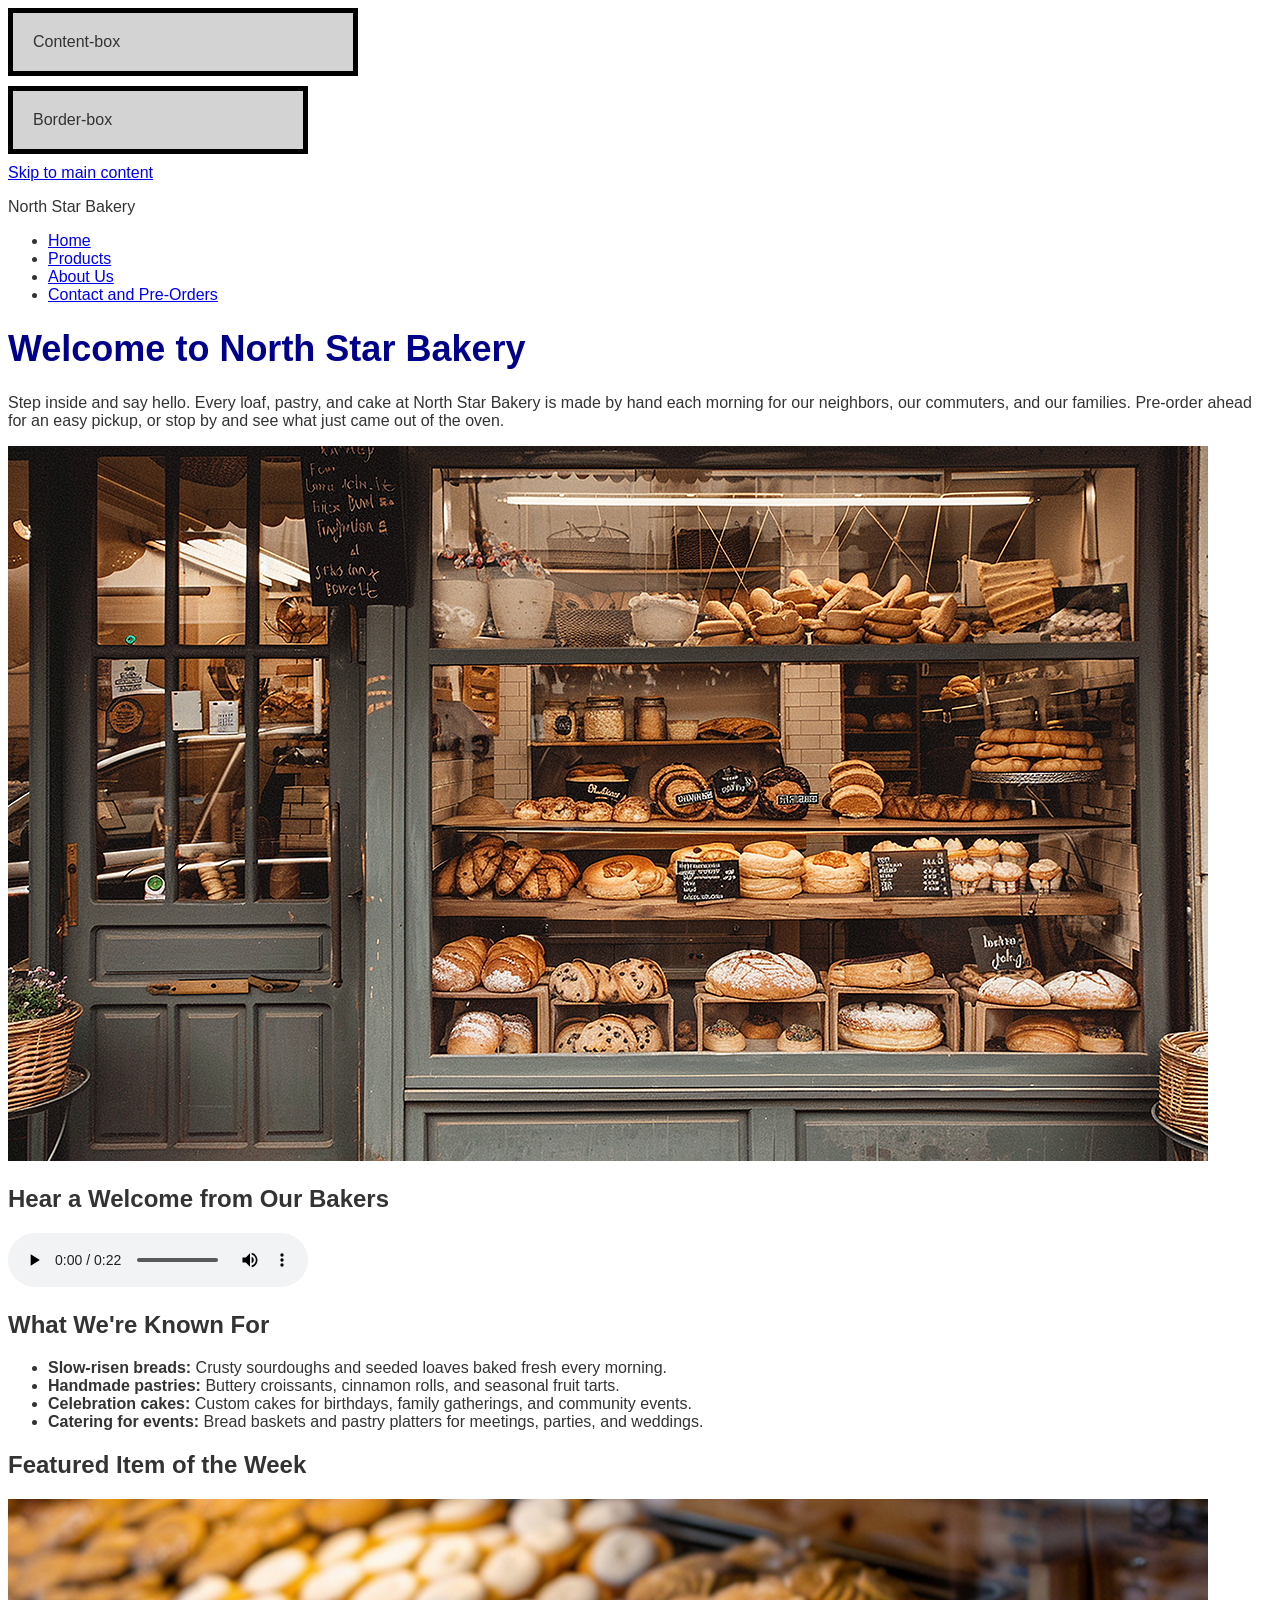
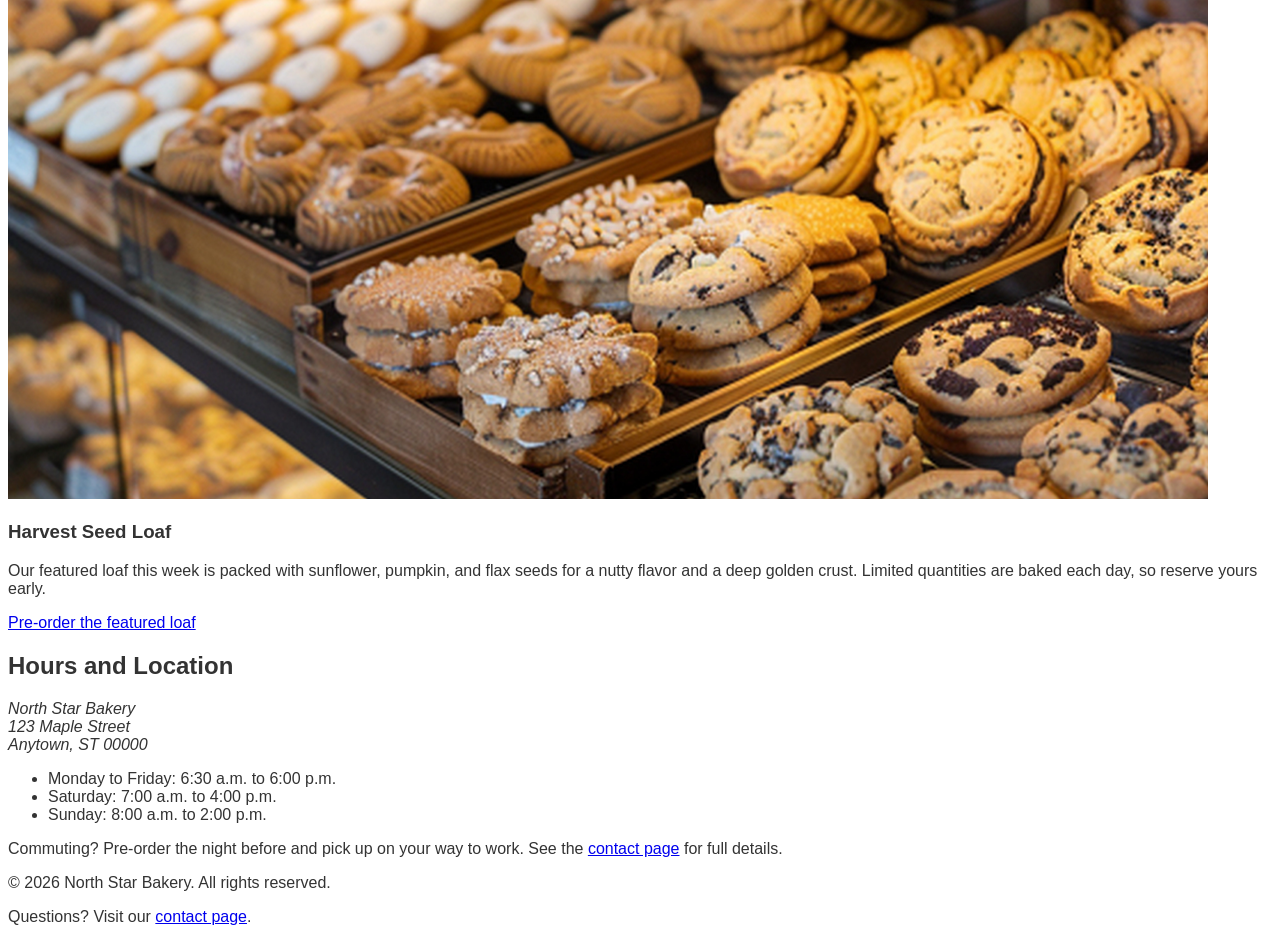
==== Intro to Web Development 2/index.html @ 9e00ea56 "first commit" ====
<!DOCTYPE html>
<html lang="en">
<head>
  <link rel="stylesheet" href="css/styles.css">
  <meta charset="UTF-8">
  <meta name="viewport" content="width=device-width, initial-scale=1.0">
  <meta name="description" content="North Star Bakery is a neighborhood bakery serving fresh handmade breads, pastries, and cakes. Pre-order for pickup.">
  <title>North Star Bakery | Handmade Breads, Pastries, and Cakes</title>
</head>
<body>
  <div class="content-sizing">Content-box</div> 
<div class="border-sizing">Border-box</div>
  <a href="#main-content">Skip to main content</a>

  <header>
    <p>North Star Bakery</p>
    <nav aria-label="Main navigation">
      <ul>
        <li><a href="index.html" aria-current="page">Home</a></li>
        <li><a href="products.html">Products</a></li>
        <li><a href="about.html">About Us</a></li>
        <li><a href="contact.html">Contact and Pre-Orders</a></li>
      </ul>
    </nav>
  </header>

  <main id="main-content">
    <h1>Welcome to North Star Bakery</h1>
    <p>Step inside and say hello. Every loaf, pastry, and cake at North Star Bakery is made by hand each morning for our neighbors, our commuters, and our families. Pre-order ahead for an easy pickup, or stop by and see what just came out of the oven.</p>

    <img src="bakery-storefront_c.png" width="1200" height="715" alt="The North Star Bakery storefront with a gray-green wooden frame, a glass-paned door, and a front window filled with loaves, rolls, and pastries on wooden shelves.">

    <section>
      <h2>Hear a Welcome from Our Bakers</h2>
      <audio controls>
        <source src="bakery-welcome-mixed_c.mp3" type="audio/mp3">
        <p>Your browser does not support the audio element. <a href="bakery-welcome-mixed_c.mp3">Download the welcome message (MP3)</a> to listen on your device.</p>
      </audio>
    </section>

    <section>
      <h2>What We're Known For</h2>
      <ul>
        <li><strong>Slow-risen breads:</strong> Crusty sourdoughs and seeded loaves baked fresh every morning.</li>
        <li><strong>Handmade pastries:</strong> Buttery croissants, cinnamon rolls, and seasonal fruit tarts.</li>
        <li><strong>Celebration cakes:</strong> Custom cakes for birthdays, family gatherings, and community events.</li>
        <li><strong>Catering for events:</strong> Bread baskets and pastry platters for meetings, parties, and weddings.</li>
      </ul>
    </section>

    <section>
      <h2>Featured Item of the Week</h2>
      <picture>
        <source media="(min-width: 800px)" srcset="bakery-feature-large_c.png">
        <source media="(max-width: 799px)" srcset="bakery-feature-small_c.png">
        <img src="bakery-feature-small_c.png" alt="This week's featured bakery item, freshly baked and displayed at North Star Bakery.">
      </picture>
      <h3>Harvest Seed Loaf</h3>
      <p>Our featured loaf this week is packed with sunflower, pumpkin, and flax seeds for a nutty flavor and a deep golden crust. Limited quantities are baked each day, so reserve yours early.</p>
      <p><a href="contact.html">Pre-order the featured loaf</a></p>
    </section>

    <section>
      <h2>Hours and Location</h2>
      <address>
        North Star Bakery<br>
        123 Maple Street<br>
        Anytown, ST 00000
      </address>
      <ul>
        <li>Monday to Friday: 6:30 a.m. to 6:00 p.m.</li>
        <li>Saturday: 7:00 a.m. to 4:00 p.m.</li>
        <li>Sunday: 8:00 a.m. to 2:00 p.m.</li>
      </ul>
      <p>Commuting? Pre-order the night before and pick up on your way to work. See the <a href="contact.html">contact page</a> for full details.</p>
    </section>
  </main>

  <footer>
    <p>&copy; 2026 North Star Bakery. All rights reserved.</p>
    <p>Questions? Visit our <a href="contact.html">contact page</a>.</p>
  </footer>
</body>
</html>
---- Intro to Web Development 2/css/styles.css ----
h1 {
    color: darkblue;
}
body {
    font-family: Arial, sans-serif;
    color: #333
}
h1 {
    font-size: 36px;
}
p {
    margin-bottom: 16px;
}
.content-sizing, 
.border-sizing { 


width: 300px; 

padding: 20px; 

border: 5px solid black; 

background-color: lightgray; 

margin-bottom: 10px; 

}
.content-sizing { 

box-sizing: content-box; 
} 

.border-sizing { 

box-sizing: border-box; 
}
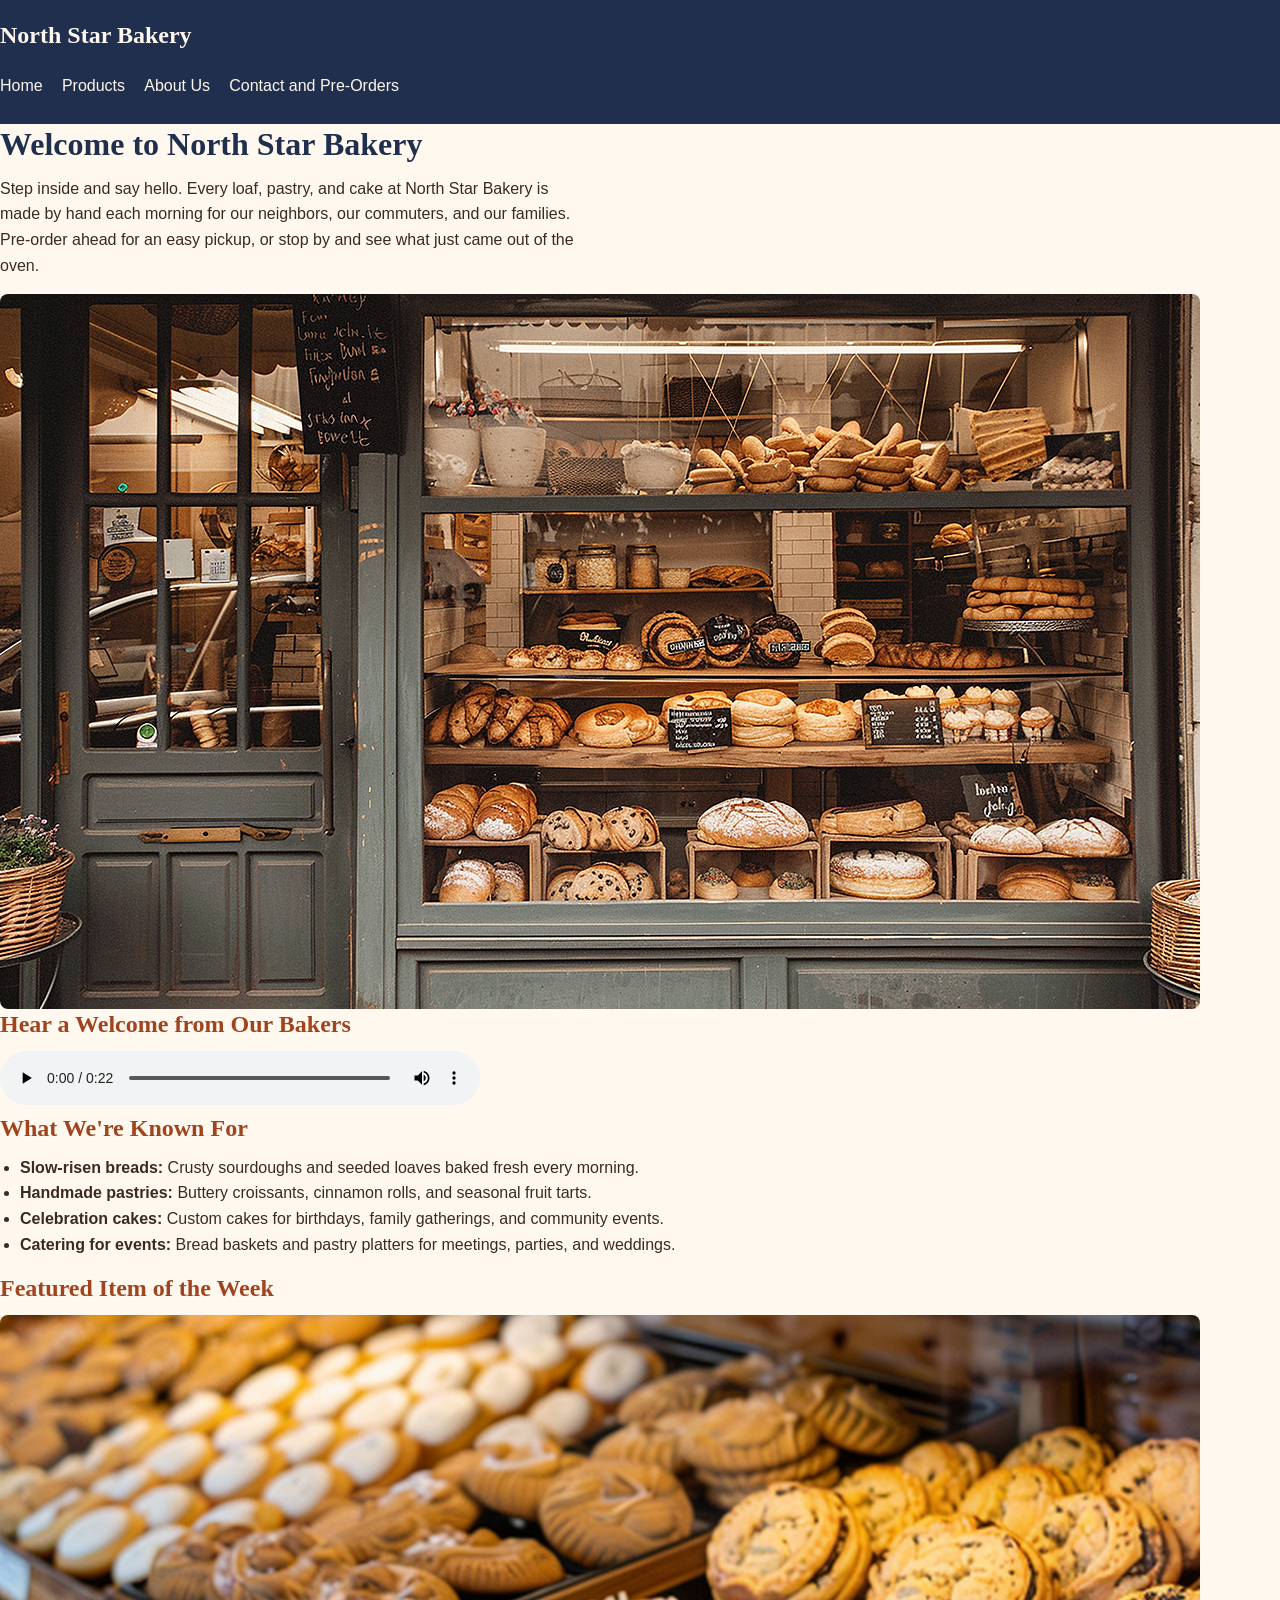
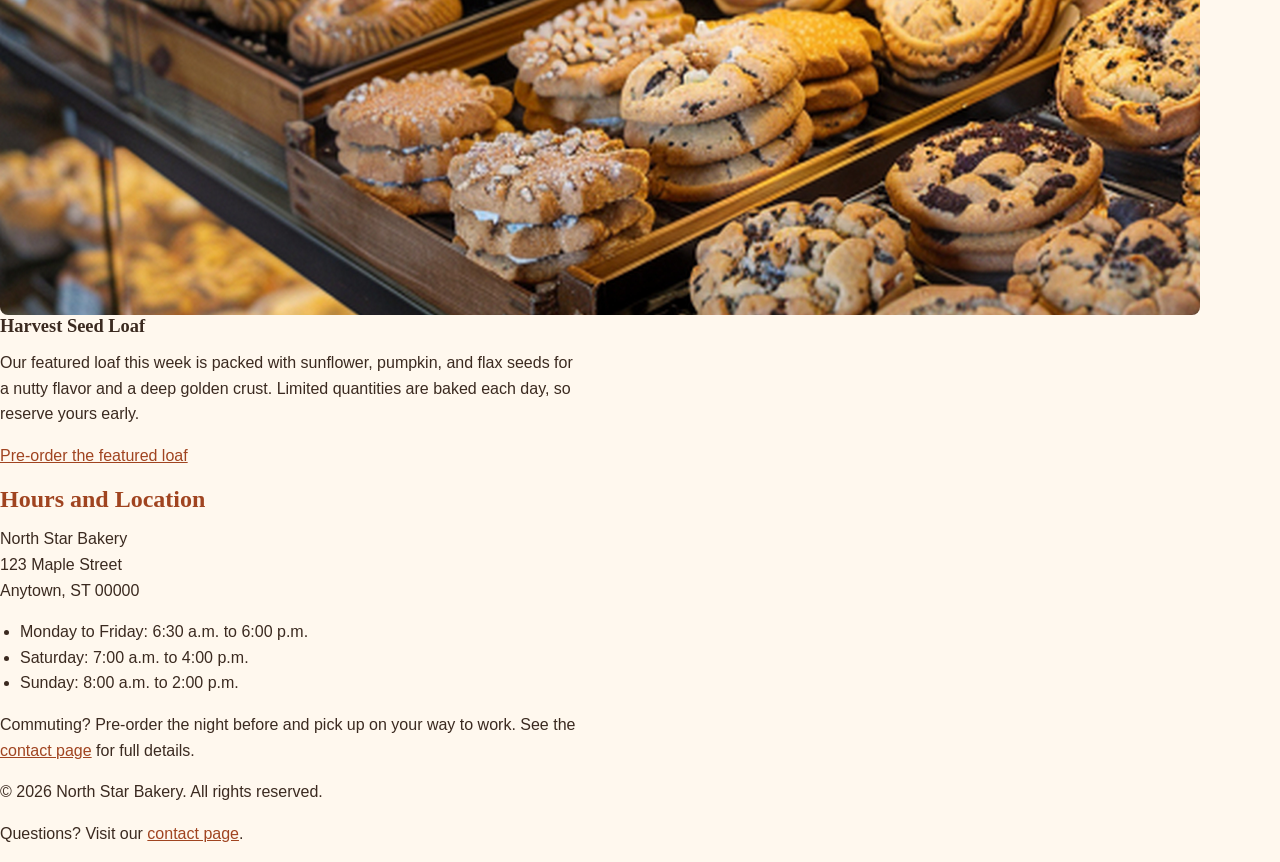
==== commit b6a6a651: "Improve website styles and page structure" ====
--- a/Intro to Web Development 2/index.html
+++ b/Intro to Web Development 2/index.html
@@ -1,18 +1,23 @@
 <!DOCTYPE html>
+
 <html lang="en">
+
 <head>
-  <link rel="stylesheet" href="css/styles.css">
+
+  <link rel="stylesheet" href="css/styles.css"> <!--Moved here for simple organization-->
   <meta charset="UTF-8">
   <meta name="viewport" content="width=device-width, initial-scale=1.0">
   <meta name="description" content="North Star Bakery is a neighborhood bakery serving fresh handmade breads, pastries, and cakes. Pre-order for pickup.">
   <title>North Star Bakery | Handmade Breads, Pastries, and Cakes</title>
+
 </head>
+
 <body>
-  <div class="content-sizing">Content-box</div> 
-<div class="border-sizing">Border-box</div>
-  <a href="#main-content">Skip to main content</a>
+
+    <a href="#main-content">Skip to main content</a>
 
   <header>
+
     <p>North Star Bakery</p>
     <nav aria-label="Main navigation">
       <ul>
@@ -34,13 +39,13 @@
       <h2>Hear a Welcome from Our Bakers</h2>
       <audio controls>
         <source src="bakery-welcome-mixed_c.mp3" type="audio/mp3">
-        <p>Your browser does not support the audio element. <a href="bakery-welcome-mixed_c.mp3">Download the welcome message (MP3)</a> to listen on your device.</p>
+        <p>Your browser does not support the audio element. <a href="bakery-welcome-mixed_c.mp3">Download the welcome message (MP3) </a> to listen on your device.</p>
       </audio>
     </section>
 
     <section>
       <h2>What We're Known For</h2>
-      <ul>
+      <ul class="feature list"> <!--Added feature-list to CSS stylesheet-->
         <li><strong>Slow-risen breads:</strong> Crusty sourdoughs and seeded loaves baked fresh every morning.</li>
         <li><strong>Handmade pastries:</strong> Buttery croissants, cinnamon rolls, and seasonal fruit tarts.</li>
         <li><strong>Celebration cakes:</strong> Custom cakes for birthdays, family gatherings, and community events.</li>
--- a/Intro to Web Development 2/css/styles.css
+++ b/Intro to Web Development 2/css/styles.css
@@ -1,37 +1,141 @@
-h1 {
-    color: darkblue;
+/* North Star Bakery
+    Palette: cream #FFF8EE (background), brown #3B2A20 (text),
+            crust #A04420 (accent), midnight blue #1F2F4D (header/footer)
+            Fonts: Georgia (headings), Arial(body) */
+/* Base (mobile first*/
+/* below this, I added universal selector * for every HTML tag such as <div>,<p>,<h1> etc. I also added (::before and ::after to target the pseudo-element for all elements. */
+*,
+*::before,
+*::after {
+    box-sizing: border-box;
 }
+
 body {
-    font-family: Arial, sans-serif;
-    color: #333
+    margin: 0;
+    min-height: 100vh; /* 100% visual height of users screen*/
+    display: flex;
+    flex-direction: column;
+    background-color: #FFF8EE; /* cream color*/
+    color: #3B2A20; /* midnight blue color*/
+    font-family: Arial, Helvetica, sans-serif;
+    font-size: 1rem; /*defaults often to 16px, ROOT EM - scales on parent*/
+    line-height: 1.6;
 }
-h1 {
-    font-size: 36px;
+/* above this is step one CSS */
+h1, /*trying to make things easier to read*/
+h2,
+h3 {
+    font-family: Georgia, 'Times New Roman', Times, serif;
+    line-height: 1.25;
+    margin: 0 0 0.75rem; /*short hand for margins 1 2 and 3, ROOT EM (standard)*/
+    }
+
+h1{
+        color:#1F2F4D;
+        font-size: 2rem;
 }
+
+h2{
+    color:#A04420;
+    font-size: 1.5rem
+}
+
+h3{
+    color:#3B2A20;
+font-size: 1.15rem;
+}
+
 p {
-    margin-bottom: 16px;
+    margin: 0 0 1rem;
+    max-width: 65ch; /*ch is relative length unit equal to the advance width of the zero glyph in the elements current font*/
 }
-.content-sizing, 
-.border-sizing { 
 
+a {
+    color: #A04420;
+    text-decoration: underline;
+}
 
-width: 300px; 
+a:hover {
+    color: #1F2F4D;
+}
 
-padding: 20px; 
+a:focus-visible,
+button:focus-visible,
+input:focus-visible,
+textarea:focus-visible {
+    outline: 3px solid #1F2F4D;
+    outline-offset: 2px;
+}
 
-border: 5px solid black; 
+img,
+video {
+    display: block;
+    max-width: 100%;
+    height: auto;
+    border-radius: 0.5rem;
+}
 
-background-color: lightgray; 
+audio {
+    width: 100%;
+    max-width: 30rem;
+}
 
-margin-bottom: 10px; 
+address {
+    font-style: normal;
+    margin-bottom: 1rem;
+}
 
+ul {
+    margin: 0 0 1rem;
+    padding-left: 1.25rem;
 }
-.content-sizing { 
 
-box-sizing: content-box; 
-} 
+/* > indicates CSS direct child*/
+body > a[href="#main-content"] {
+    position: absolute;
+    left: -999px;
+    top: 0;
+    background-color: #FFF8EE;
+    color: #1F2F4D;
+    padding: 0.75rem 1rem;
+    z-index: 10; /* sets front to back stack order so it sits on top of overlapping elements*/
+}
 
-.border-sizing { 
+body > a[href="#main-content"]:focus {
+    left: 0;
+}
 
-box-sizing: border-box; 
-}+/*below header and nav stuff*/
+header {
+    background-color: #1F2F4D;
+    color: #FFF8EE;
+    padding: 1rem 0;
+    display: flex;
+    flex-direction: column;
+    gap: 0.75rem
+}
+
+header > p {
+    margin: 0;
+    font-family: Georgia, 'Times New Roman', Times, serif;
+    font-size: 1.5rem;
+    font-weight: bold; /*thickness of font*/
+}
+
+nav ul {
+    list-style: none;
+    margin: 0;
+    padding: 0;
+    display: flex;
+    flex-wrap: wrap;
+    gap: 0.5rem 1.2rem;
+}
+
+nav a {
+    display: inline-block;
+    padding: 0.4rem 0;
+    color:#FFF8EE;
+    text-decoration: none;
+    border-bottom: 3px solid transparent;
+}
+/*Website starting to come together. Have header beginning to look better and index page so far coming together nicely. MAKE SURE TO CHECK OTHER PAGES */
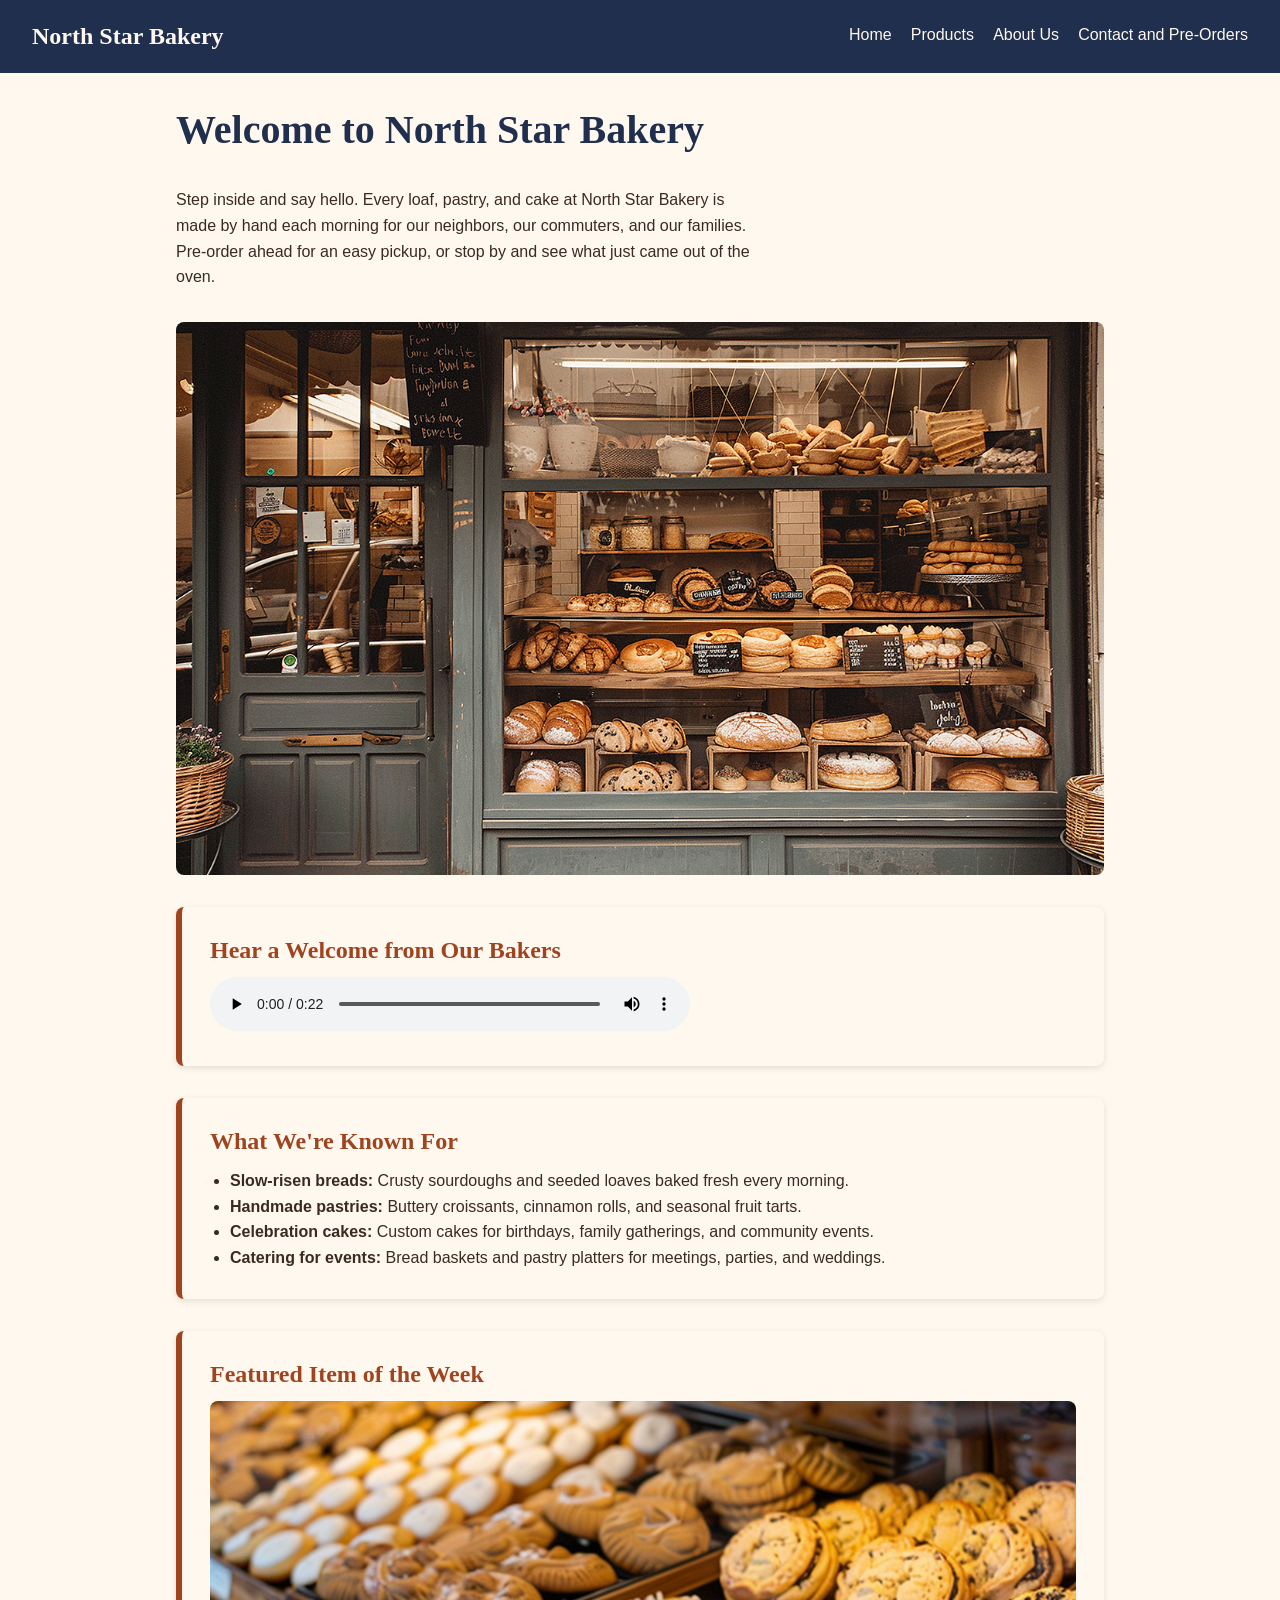
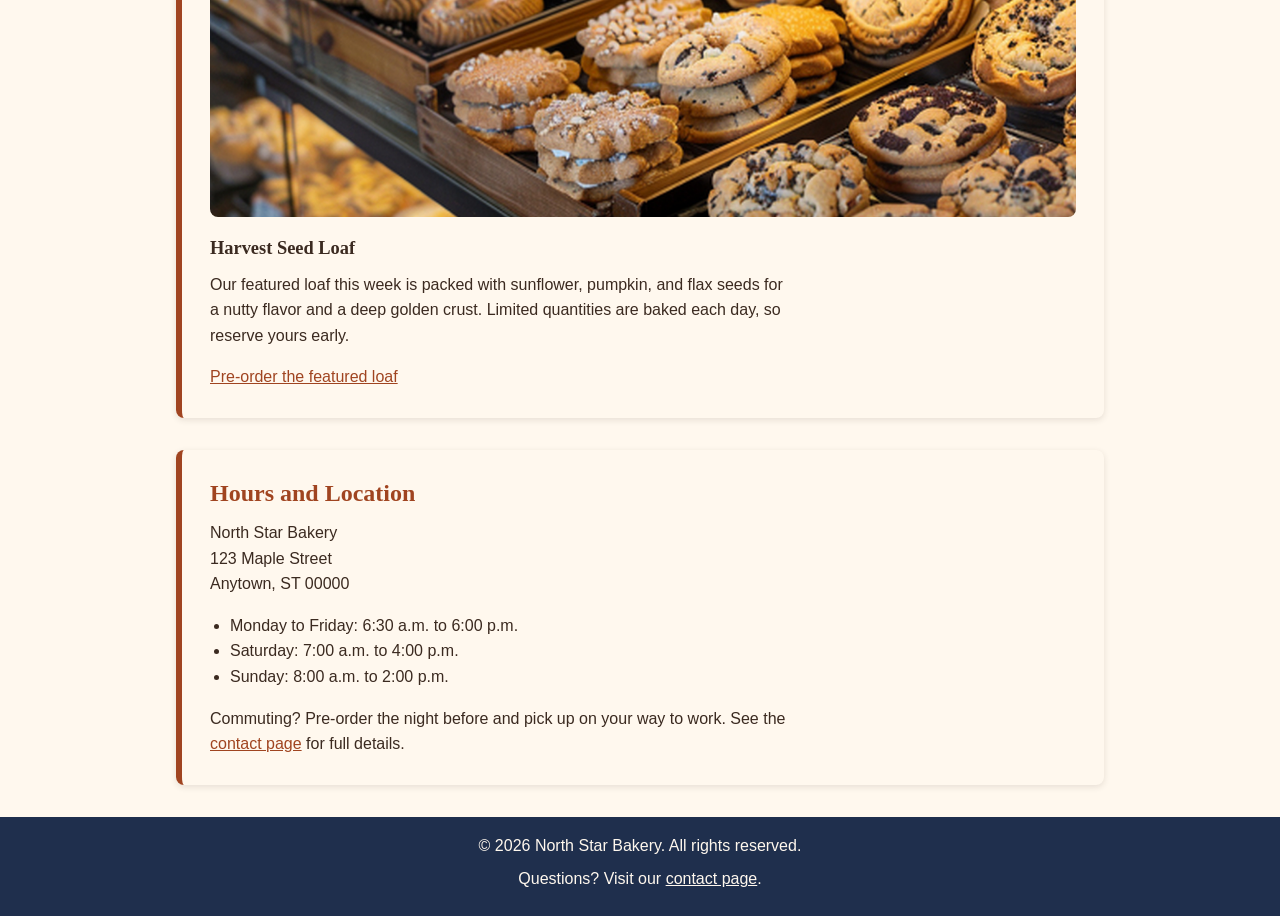
==== commit 0083c70a: "#began editing the index.html file. will continue this evening" ====
--- a/Intro to Web Development 2/index.html
+++ b/Intro to Web Development 2/index.html
@@ -1,23 +1,15 @@
 <!DOCTYPE html>
-
 <html lang="en">
-
 <head>
-
   <link rel="stylesheet" href="css/styles.css"> <!--Moved here for simple organization-->
   <meta charset="UTF-8">
   <meta name="viewport" content="width=device-width, initial-scale=1.0">
   <meta name="description" content="North Star Bakery is a neighborhood bakery serving fresh handmade breads, pastries, and cakes. Pre-order for pickup.">
   <title>North Star Bakery | Handmade Breads, Pastries, and Cakes</title>
-
 </head>
-
 <body>
-
     <a href="#main-content">Skip to main content</a>
-
   <header>
-
     <p>North Star Bakery</p>
     <nav aria-label="Main navigation">
       <ul>
@@ -28,13 +20,10 @@
       </ul>
     </nav>
   </header>
-
   <main id="main-content">
     <h1>Welcome to North Star Bakery</h1>
     <p>Step inside and say hello. Every loaf, pastry, and cake at North Star Bakery is made by hand each morning for our neighbors, our commuters, and our families. Pre-order ahead for an easy pickup, or stop by and see what just came out of the oven.</p>
-
     <img src="bakery-storefront_c.png" width="1200" height="715" alt="The North Star Bakery storefront with a gray-green wooden frame, a glass-paned door, and a front window filled with loaves, rolls, and pastries on wooden shelves.">
-
     <section>
       <h2>Hear a Welcome from Our Bakers</h2>
       <audio controls>
@@ -42,7 +31,6 @@
         <p>Your browser does not support the audio element. <a href="bakery-welcome-mixed_c.mp3">Download the welcome message (MP3) </a> to listen on your device.</p>
       </audio>
     </section>
-
     <section>
       <h2>What We're Known For</h2>
       <ul class="feature list"> <!--Added feature-list to CSS stylesheet-->
@@ -52,7 +40,6 @@
         <li><strong>Catering for events:</strong> Bread baskets and pastry platters for meetings, parties, and weddings.</li>
       </ul>
     </section>
-
     <section>
       <h2>Featured Item of the Week</h2>
       <picture>
@@ -64,7 +51,6 @@
       <p>Our featured loaf this week is packed with sunflower, pumpkin, and flax seeds for a nutty flavor and a deep golden crust. Limited quantities are baked each day, so reserve yours early.</p>
       <p><a href="contact.html">Pre-order the featured loaf</a></p>
     </section>
-
     <section>
       <h2>Hours and Location</h2>
       <address>
@@ -80,7 +66,6 @@
       <p>Commuting? Pre-order the night before and pick up on your way to work. See the <a href="contact.html">contact page</a> for full details.</p>
     </section>
   </main>
-
   <footer>
     <p>&copy; 2026 North Star Bakery. All rights reserved.</p>
     <p>Questions? Visit our <a href="contact.html">contact page</a>.</p>
--- a/Intro to Web Development 2/css/styles.css
+++ b/Intro to Web Development 2/css/styles.css
@@ -139,3 +139,260 @@
     border-bottom: 3px solid transparent;
 }
 /*Website starting to come together. Have header beginning to look better and index page so far coming together nicely. MAKE SURE TO CHECK OTHER PAGES */
+nav a:hover {
+    color: #FFF8EE;
+    border-bottom-color: #FFF8EE;
+}
+
+nav a [aria-current="page"] {
+    font-weight: bold;
+    border-bottom-color: #FFF8EE;
+}
+
+header a:focus-visible {
+    outline-color:#FFF8EE;
+}
+
+/*Main content of the website is going below here*/
+main {
+    flex:1;
+    width: 100%;
+    max-width: 62rem;
+    margin: 0 auto;
+    padding: 1.5rem 1rem 2rem;
+    display: flex;
+    flex-direction: column;
+    gap: 1.5rem;
+}
+/*lines 168-169 are child selectors that target h1 and p placed inside the main tag */
+main > h1,
+main > p {
+    margin-bottom: 0;
+}
+/*the 0.25 and 0.12 are opacity values (alpha) the preceding 6 digits are my rgba format*/
+main > section {
+    padding: 1.25rem;
+    border: 1px solid rgba (59, 42, 32, 0.25);
+    border-left: 6px solid #A04420;
+    border-radius: 0.5rem;
+    box-shadow: 0 2px 6px rgba(59, 42, 32, 0.12);
+}
+
+main > section > *:last-child {
+    margin-bottom: 0;
+}
+/* figure is the element selector to target all figure tags */
+figure {
+    margin: 0 0 1.25rem;
+}
+
+figcaption {
+    margin-top: 0.5rem;
+    font-style: italic;
+    font-size: 0.95rem;
+}
+
+main > section > img,
+main > section > figure,
+main > section > picture {
+    margin-bottom: 1.25rem;
+}
+
+picture {
+    display: block;
+}
+
+picture img {
+    width: 100%;
+}
+
+/*image group flexbox test*/
+.media-row { /*targets all class=Media-row made to target media items (hopeful it works)*/
+    display: flex;
+    flex-direction: column;
+    gap: 1.25rem;
+    margin-bottom: 1.25rem;
+}
+/*sets uniform size and shape without looking stretched*/
+.media-row figure {
+    margin: 0;
+}
+
+.media-row img {
+    width: 100%;
+    aspect-ratio: 4/3;
+    object-fit: cover;
+}
+
+/*card group flexbox*/
+.feature-list {
+    list-style: none;
+    padding: 0;
+    display: flex;
+    flex-direction: column;
+    gap: 1rem;
+}
+
+.feature-list li {
+    padding: 1rem;
+    border-top: 3px solid #A04420;
+    background-color: rgba(160,68,32,0.68);
+    border-radius: 0.25rem;
+}
+
+.card-row {
+    display: flex;
+    flex-direction: column;
+    gap: 1rem;
+}
+
+.card-row article { /*descendant slector targets all <article> placed inside card-row*/
+    padding: 1rem;
+    border-top: 3px solid #a04420;
+    background-color: rgba(160, 68, 32, 0.08);
+    border-radius: 0.25rem;
+}
+
+.card-row article p:last-child { /* last child = last <p> element inside each <article> */
+    margin-bottom: 0;
+}
+
+/*Forms up next*/
+form {
+    max-width: 40rem;
+}
+
+fieldset {
+    margin: 0 0 1.25rem;
+    padding: 1rem;
+    border: 2px solid #1F2F4D;
+    border-radius: 0.5rem;
+}
+
+fieldset fieldset {
+    font-family: Georgia, 'Times New Roman', serif;
+}
+
+legend {
+    padding: 0 0.5rem;
+    font-family: Georgia, 'Times New Roman', serif;
+    font-weight: bold;
+    color: #1f2f4d;
+}
+
+label {
+    font-weight: bold;
+}
+
+input[type="text"]
+input[type="email"]
+input[type="tel"]
+input[type="date"]
+textarea {
+    display: block;
+    width: 100%;
+    margin-top: 0.25rem;
+    padding: 0.6rem;
+    font-family: inherit;
+    font-size: 1rem;
+    color: #3b2a20;
+    border: 2px solid #3b2a20;
+    border-radius: 0.25rem;
+}
+
+input[type="radio"] {
+    margin-right:0.5rem;
+}
+
+fieldset p[id$="-hint"] { /*$= means ends with, targets all <p> elements that have an id that ends with -hint*/
+    MARGIN-TOP: -0.5REM;
+    FONT-SIZE: 0.9REM;
+}
+
+button {
+    padding:0.8rem 1.5rem;
+    font-family: inherit;
+    font-size: 1rem;
+    font-weight: bold;
+    color: #FFF8EE;
+    background-color: #A04420;
+    border: none;
+    border-radius: 0.25rem;
+    cursor: pointer;
+}
+
+button:hover {
+    background-color: #1F2F4D;
+    }
+
+    /*Footer section below*/
+    FOOTER {
+        BACKGROUND-COLOR:#1F2F4D;
+        COLOR:#FFF8EE;
+        PADDING: 1REM;
+        text-align: center;
+    }
+
+    footer p{
+        margin: 0 auto 0.5rem;
+    }
+
+    footer a {
+        color: #fff8ee;
+    }
+
+    /*This section is for larger screens */
+    @media (min-width: 48em) {
+        header {
+            flex-direction: row;
+            justify-content: space-between;
+            align-items: center;
+            padding: 1rem 2rem;
+        }
+
+        main {
+            padding: 2rem;
+            gap: 2rem;
+        }
+
+        h1 {
+            font-size:2.5rem;
+        }
+
+        main > section {
+            padding: 1.75rem;
+        }
+
+        .feature-list,
+        .card-row {
+            flex-direction: row;
+            flex-wrap: wrap;
+        }
+
+        .card-row article {
+            flex: 1 1 14rem;
+        }
+
+        .media-row {
+            flex-direction: row;
+        }
+
+        .media-row > img,
+        .media-row > figure {
+            flex: 1 1 0;
+            min-width: 0;
+        }
+
+        .media-row > img {
+            align-self: flex-start;
+        }
+
+        .feature-list li {
+            flex: 1 1 clac(50% - 1rem)
+        }
+
+        picture img {
+            max-height: 26rem;
+            object-fit: cover;
+        }
+    }
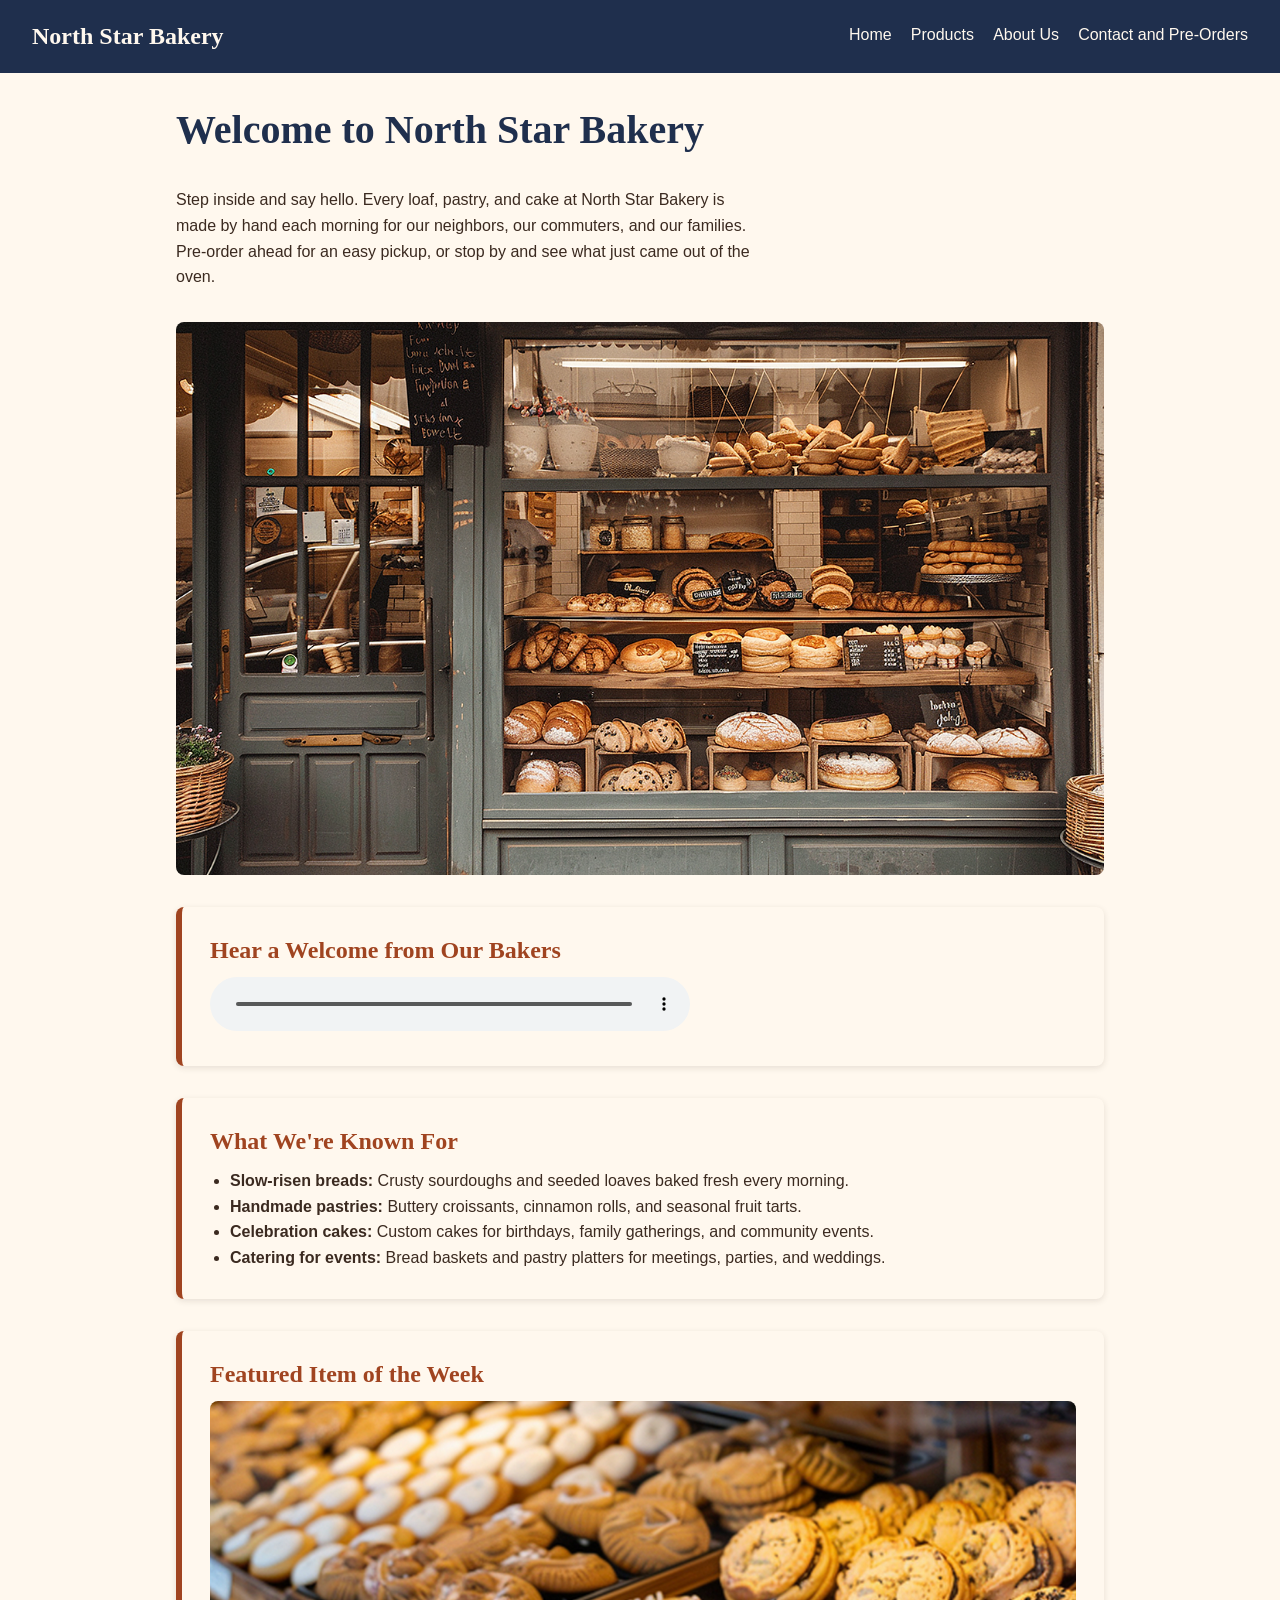
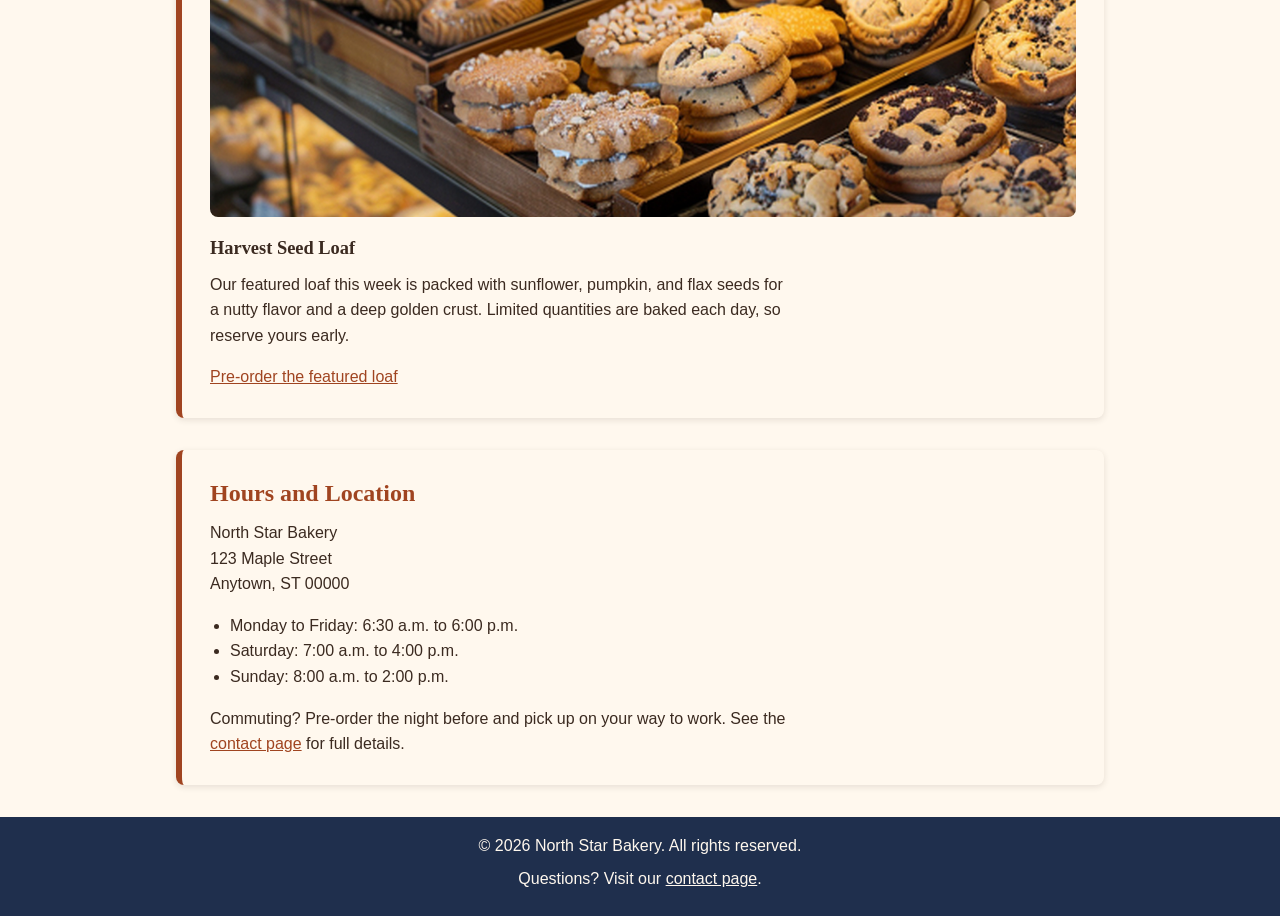
==== commit 175b92fd: "#edited some more of the index.html file" ====
--- a/Intro to Web Development 2/index.html
+++ b/Intro to Web Development 2/index.html
@@ -9,6 +9,7 @@
 </head>
 <body>
     <a href="#main-content">Skip to main content</a>
+
   <header>
     <p>North Star Bakery</p>
     <nav aria-label="Main navigation">
@@ -20,10 +21,13 @@
       </ul>
     </nav>
   </header>
+
   <main id="main-content">
     <h1>Welcome to North Star Bakery</h1>
     <p>Step inside and say hello. Every loaf, pastry, and cake at North Star Bakery is made by hand each morning for our neighbors, our commuters, and our families. Pre-order ahead for an easy pickup, or stop by and see what just came out of the oven.</p>
+    <!--moved some things around for better use of space -->
     <img src="bakery-storefront_c.png" width="1200" height="715" alt="The North Star Bakery storefront with a gray-green wooden frame, a glass-paned door, and a front window filled with loaves, rolls, and pastries on wooden shelves.">
+    
     <section>
       <h2>Hear a Welcome from Our Bakers</h2>
       <audio controls>
@@ -31,6 +35,7 @@
         <p>Your browser does not support the audio element. <a href="bakery-welcome-mixed_c.mp3">Download the welcome message (MP3) </a> to listen on your device.</p>
       </audio>
     </section>
+
     <section>
       <h2>What We're Known For</h2>
       <ul class="feature list"> <!--Added feature-list to CSS stylesheet-->
@@ -40,6 +45,7 @@
         <li><strong>Catering for events:</strong> Bread baskets and pastry platters for meetings, parties, and weddings.</li>
       </ul>
     </section>
+
     <section>
       <h2>Featured Item of the Week</h2>
       <picture>
@@ -51,6 +57,7 @@
       <p>Our featured loaf this week is packed with sunflower, pumpkin, and flax seeds for a nutty flavor and a deep golden crust. Limited quantities are baked each day, so reserve yours early.</p>
       <p><a href="contact.html">Pre-order the featured loaf</a></p>
     </section>
+
     <section>
       <h2>Hours and Location</h2>
       <address>
@@ -66,6 +73,7 @@
       <p>Commuting? Pre-order the night before and pick up on your way to work. See the <a href="contact.html">contact page</a> for full details.</p>
     </section>
   </main>
+  
   <footer>
     <p>&copy; 2026 North Star Bakery. All rights reserved.</p>
     <p>Questions? Visit our <a href="contact.html">contact page</a>.</p>
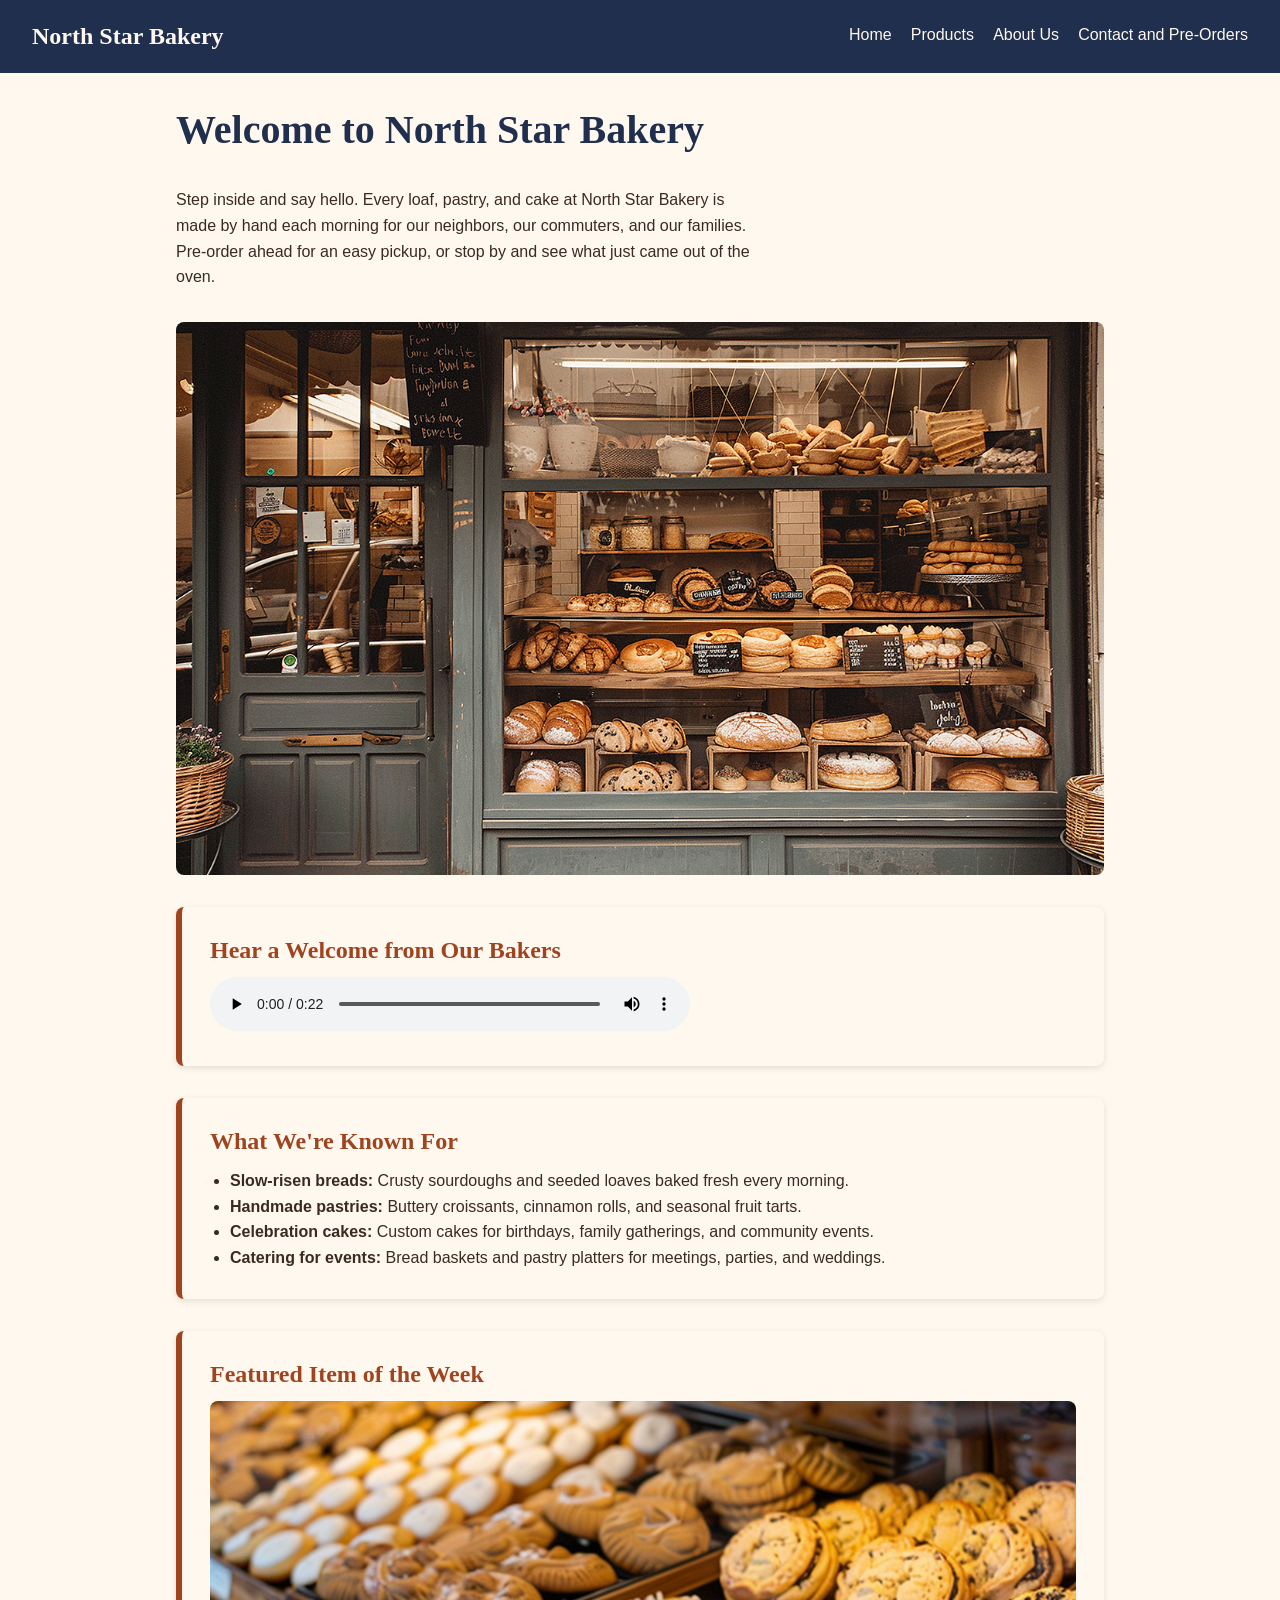
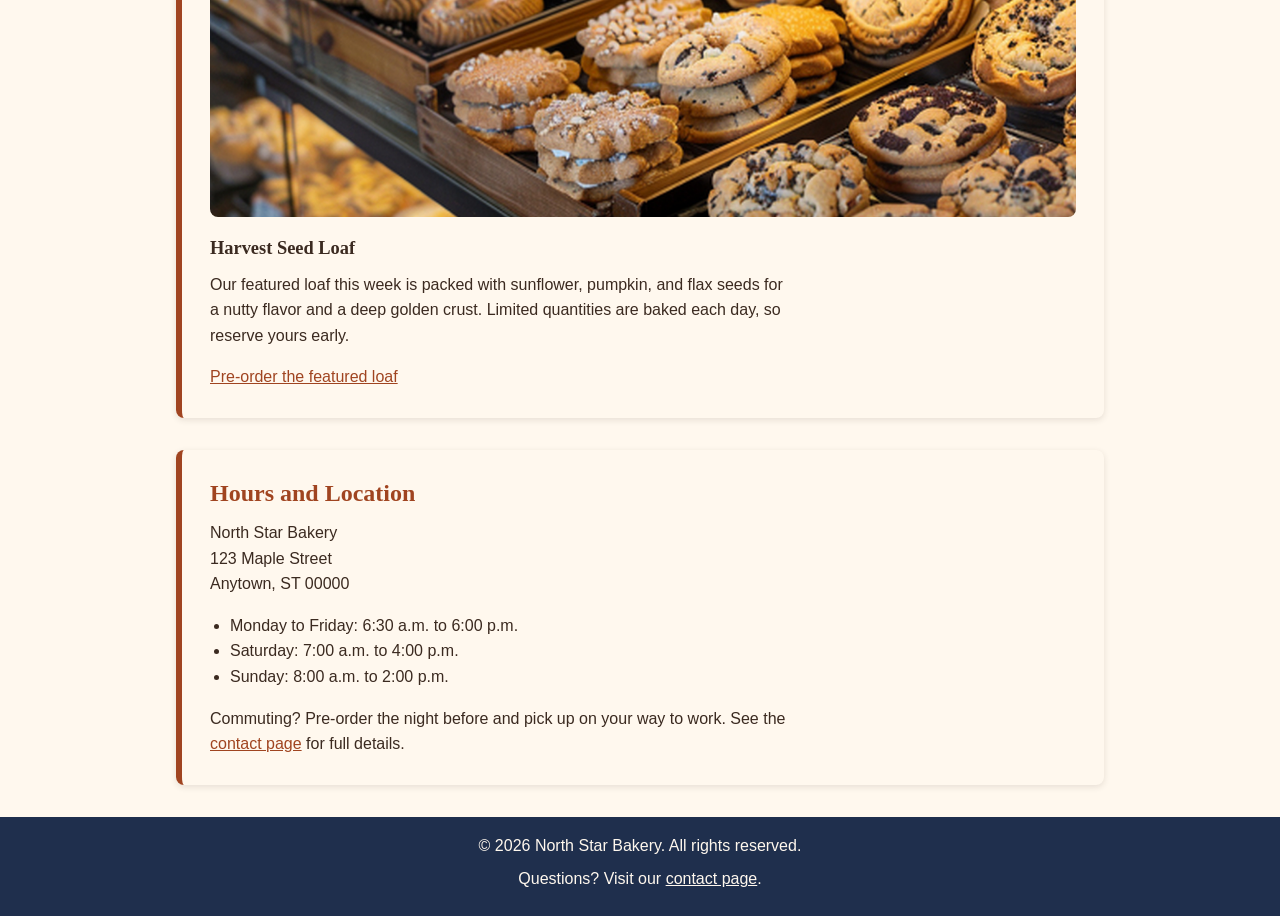
==== commit 9b2a657b: "#added media/ to all photos to make them link correctly to the new folder made" ====
--- a/Intro to Web Development 2/index.html
+++ b/Intro to Web Development 2/index.html
@@ -26,13 +26,13 @@
     <h1>Welcome to North Star Bakery</h1>
     <p>Step inside and say hello. Every loaf, pastry, and cake at North Star Bakery is made by hand each morning for our neighbors, our commuters, and our families. Pre-order ahead for an easy pickup, or stop by and see what just came out of the oven.</p>
     <!--moved some things around for better use of space -->
-    <img src="bakery-storefront_c.png" width="1200" height="715" alt="The North Star Bakery storefront with a gray-green wooden frame, a glass-paned door, and a front window filled with loaves, rolls, and pastries on wooden shelves.">
+    <img src="media/bakery-storefront_c.png" width="1200" height="715" alt="The North Star Bakery storefront with a gray-green wooden frame, a glass-paned door, and a front window filled with loaves, rolls, and pastries on wooden shelves.">
     
     <section>
       <h2>Hear a Welcome from Our Bakers</h2>
       <audio controls>
-        <source src="bakery-welcome-mixed_c.mp3" type="audio/mp3">
-        <p>Your browser does not support the audio element. <a href="bakery-welcome-mixed_c.mp3">Download the welcome message (MP3) </a> to listen on your device.</p>
+        <source src="media/bakery-welcome-mixed_c.mp3" type="audio/mp3">
+        <p>Your browser does not support the audio element. <a href="media/bakery-welcome-mixed_c.mp3">Download the welcome message (MP3) </a> to listen on your device.</p>
       </audio>
     </section>
 
@@ -49,9 +49,9 @@
     <section>
       <h2>Featured Item of the Week</h2>
       <picture>
-        <source media="(min-width: 800px)" srcset="bakery-feature-large_c.png">
-        <source media="(max-width: 799px)" srcset="bakery-feature-small_c.png">
-        <img src="bakery-feature-small_c.png" alt="This week's featured bakery item, freshly baked and displayed at North Star Bakery.">
+        <source media="(min-width: 800px)" srcset="media/bakery-feature-large_c.png">
+        <source media="(max-width: 799px)" srcset="media/bakery-feature-small_c.png">
+        <img src="media/bakery-feature-small_c.png" alt="This week's featured bakery item, freshly baked and displayed at North Star Bakery.">
       </picture>
       <h3>Harvest Seed Loaf</h3>
       <p>Our featured loaf this week is packed with sunflower, pumpkin, and flax seeds for a nutty flavor and a deep golden crust. Limited quantities are baked each day, so reserve yours early.</p>
